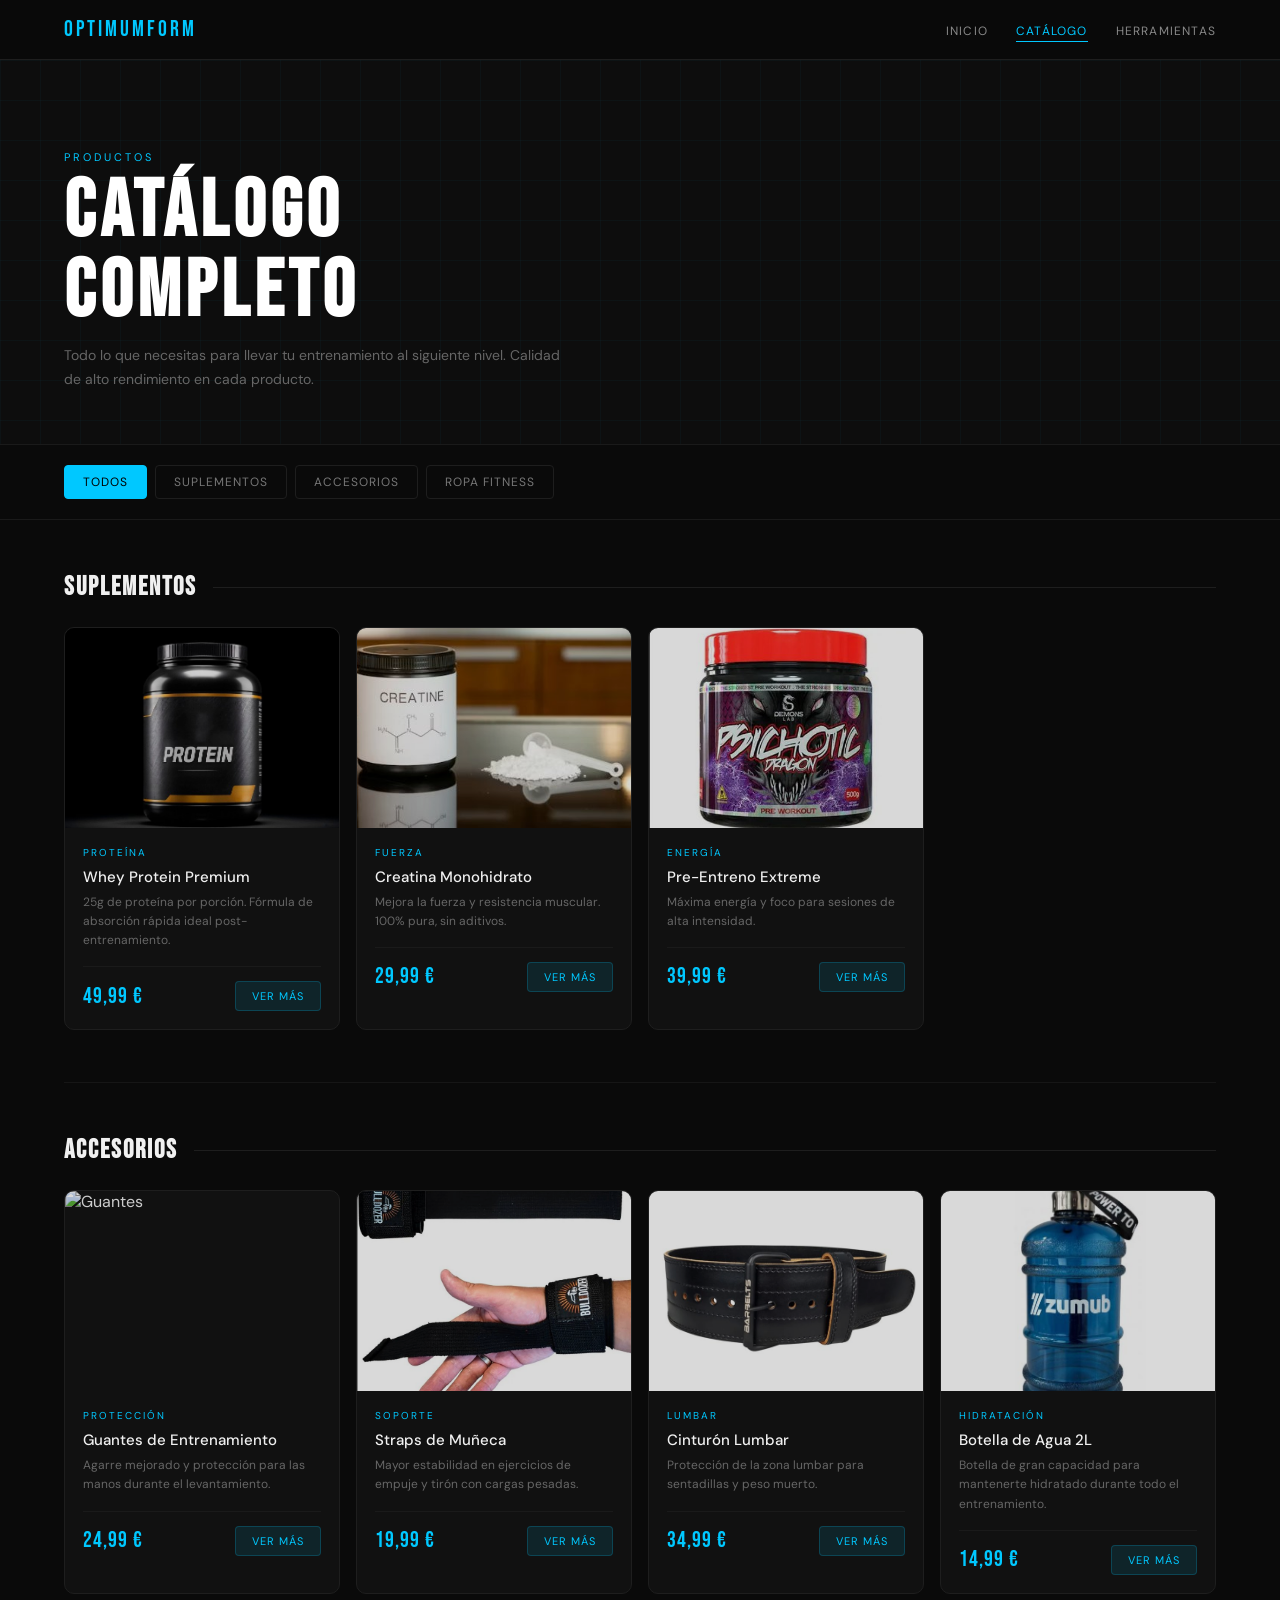
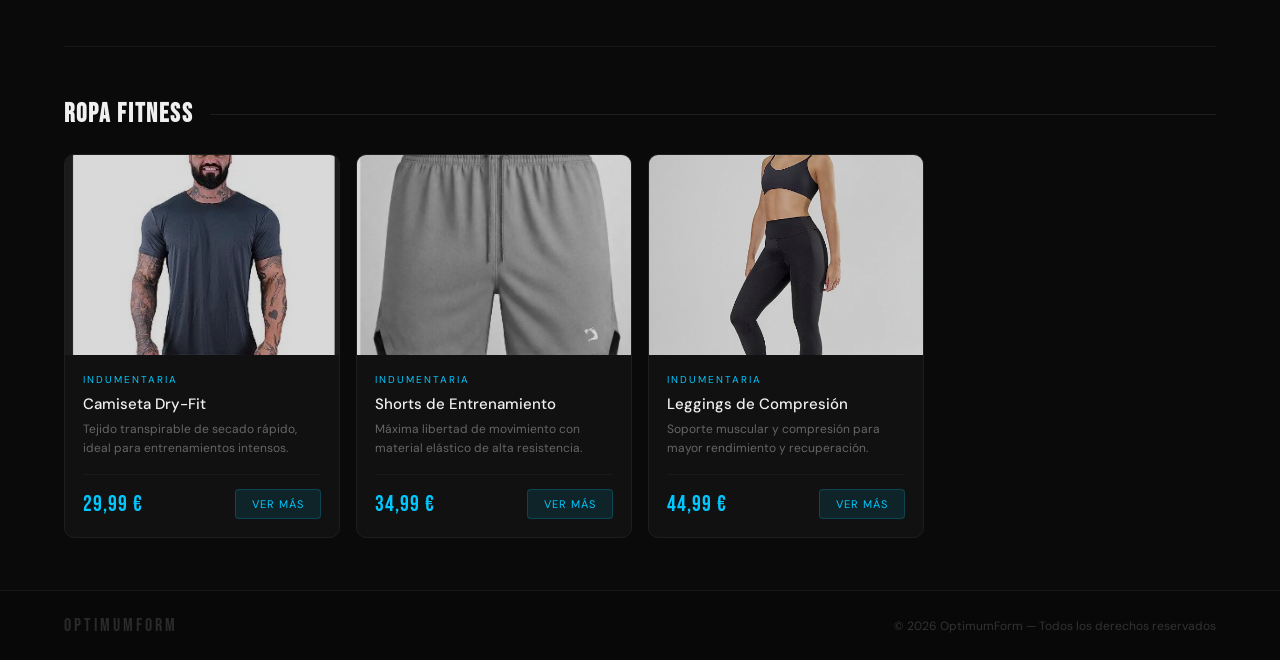
==== catalogo.html @ d39f07b9 "Mudança mudei o projeto" ====
<!DOCTYPE html>
<html lang="es">
<head>
  <meta charset="UTF-8">
  <meta name="viewport" content="width=device-width, initial-scale=1.0">
  <title>OptimumForm — Catálogo</title>
  <link rel="preconnect" href="https://fonts.googleapis.com">
  <link href="https://fonts.googleapis.com/css2?family=Bebas+Neue&family=DM+Sans:wght@400;500&display=swap" rel="stylesheet">
  <link rel="stylesheet" href="shared.css">
  <style>
    .page-hero { position: relative; padding: 90px 5% 52px; overflow: hidden; background: #0d0d0d; border-bottom: 1px solid #1a1a1a; }
    .page-hero-grid { position: absolute; inset: 0; background-image: linear-gradient(rgba(0,200,255,0.03) 1px, transparent 1px), linear-gradient(90deg, rgba(0,200,255,0.03) 1px, transparent 1px); background-size: 40px 40px; }
    .page-hero-content { position: relative; z-index: 1; }
    .page-title { font-family: 'Bebas Neue', sans-serif; font-size: clamp(40px, 8vw, 80px); letter-spacing: 5px; color: #fff; line-height: 1; margin-bottom: 12px; }
    .page-sub { font-size: 14px; color: #666; max-width: 500px; line-height: 1.7; }

    .filter-bar { display: flex; gap: 8px; padding: 20px 5%; border-bottom: 1px solid #1a1a1a; flex-wrap: wrap; overflow-x: auto; -webkit-overflow-scrolling: touch; scrollbar-width: none; }
    .filter-bar::-webkit-scrollbar { display: none; }
    .filter-btn { background: transparent; color: #777; border: 1px solid #1e1e1e; padding: 8px 18px; font-family: 'DM Sans', sans-serif; font-size: 12px; letter-spacing: 1px; text-transform: uppercase; cursor: pointer; border-radius: 4px; transition: all 0.2s; white-space: nowrap; flex-shrink: 0; }
    .filter-btn:hover, .filter-btn.active { background: #00c8ff; color: #000; border-color: #00c8ff; }

    .catalog-section { padding: 52px 5%; }
    .catalog-section + .catalog-section { padding-top: 0; }

    .cat-label { display: flex; align-items: center; gap: 16px; margin-bottom: 24px; }
    .cat-label h2 { font-family: 'Bebas Neue', sans-serif; font-size: 26px; letter-spacing: 2px; color: #f0f0f0; white-space: nowrap; }
    .cat-label::after { content: ''; flex: 1; height: 1px; background: #1e1e1e; }

    .cards-grid { display: grid; grid-template-columns: repeat(auto-fill, minmax(240px, 1fr)); gap: 16px; }

    .card { background: #111; border: 1px solid #1e1e1e; border-radius: 10px; overflow: hidden; transition: border-color 0.2s, transform 0.2s; }
    .card:hover { border-color: rgba(0,200,255,0.25); transform: translateY(-4px); }
    .card img { width: 100%; height: 200px; object-fit: cover; display: block; filter: brightness(0.85); transition: filter 0.3s; }
    .card:hover img { filter: brightness(1); }
    .card-body { padding: 18px; }
    .card-tag { font-size: 10px; color: #00c8ff; letter-spacing: 2px; text-transform: uppercase; margin-bottom: 8px; }
    .card-name { font-size: 15px; font-weight: 500; color: #f0f0f0; margin-bottom: 6px; }
    .card-desc { font-size: 12px; color: #666; line-height: 1.6; margin-bottom: 16px; }
    .card-footer { display: flex; align-items: center; justify-content: space-between; padding-top: 14px; border-top: 1px solid #1a1a1a; }
    .card-price { font-family: 'Bebas Neue', sans-serif; font-size: 22px; color: #00c8ff; letter-spacing: 1px; }
    .card-btn { background: rgba(0,200,255,0.1); color: #00c8ff; border: 1px solid rgba(0,200,255,0.2); padding: 7px 16px; font-size: 11px; letter-spacing: 1px; text-transform: uppercase; cursor: pointer; border-radius: 4px; font-family: 'DM Sans', sans-serif; transition: background 0.2s; }
    .card-btn:hover { background: rgba(0,200,255,0.2); }

    .divider { height: 1px; background: #161616; margin: 0 5%; }

    @media (max-width: 768px) {
      .cards-grid { grid-template-columns: 1fr 1fr; gap: 12px; }
      .card img { height: 160px; }
      .page-hero { padding: 72px 5% 40px; }
    }

    @media (max-width: 480px) {
      .cards-grid { grid-template-columns: 1fr 1fr; gap: 10px; }
      .card img { height: 140px; }
      .card-body { padding: 12px; }
      .card-name { font-size: 13px; }
      .card-desc { display: none; }
      .card-price { font-size: 18px; }
      .card-btn { padding: 6px 10px; font-size: 10px; }
    }
  </style>
</head>
<body>

<header>
  <a class="logo" href="inicio.html">OptimumForm</a>
  <nav>
    <a href="inicio.html">Inicio</a>
    <a href="catalogo.html" class="active">Catálogo</a>
    <a href="herramientas.html">Herramientas</a>
  </nav>
  <button class="menu-toggle" id="menuToggle" aria-label="Menú">
    <span></span><span></span><span></span>
  </button>
</header>

<div class="mobile-nav" id="mobileNav">
  <a href="inicio.html">Inicio</a>
  <a href="catalogo.html" class="active">Catálogo</a>
  <a href="herramientas.html">Herramientas</a>
</div>

<div class="page-hero">
  <div class="page-hero-grid"></div>
  <div class="page-hero-content">
    <div class="section-label">Productos</div>
    <h1 class="page-title">CATÁLOGO<br>COMPLETO</h1>
    <p class="page-sub">Todo lo que necesitas para llevar tu entrenamiento al siguiente nivel. Calidad de alto rendimiento en cada producto.</p>
  </div>
</div>

<div class="filter-bar">
  <button class="filter-btn active" data-cat="all">Todos</button>
  <button class="filter-btn" data-cat="suplementos">Suplementos</button>
  <button class="filter-btn" data-cat="accesorios">Accesorios</button>
  <button class="filter-btn" data-cat="ropa">Ropa Fitness</button>
</div>

<!-- SUPLEMENTOS -->
<section class="catalog-section" data-section="suplementos">
  <div class="cat-label"><h2>SUPLEMENTOS</h2></div>
  <div class="cards-grid">

    <div class="card" data-cat="suplementos">
      <img src="whey.png" alt="Proteína Whey">
      <div class="card-body">
        <div class="card-tag">Proteína</div>
        <div class="card-name">Whey Protein Premium</div>
        <p class="card-desc">25g de proteína por porción. Fórmula de absorción rápida ideal post-entrenamiento.</p>
        <div class="card-footer">
          <div class="card-price">49,99 €</div>
          <button class="card-btn">Ver más</button>
        </div>
      </div>
    </div>

    <div class="card" data-cat="suplementos">
      <img src="creatina.png" alt="Creatina">
      <div class="card-body">
        <div class="card-tag">Fuerza</div>
        <div class="card-name">Creatina Monohidrato</div>
        <p class="card-desc">Mejora la fuerza y resistencia muscular. 100% pura, sin aditivos.</p>
        <div class="card-footer">
          <div class="card-price">29,99 €</div>
          <button class="card-btn">Ver más</button>
        </div>
      </div>
    </div>

    <div class="card" data-cat="suplementos">
      <img src="pretreno.png" alt="Pre-Entreno">
      <div class="card-body">
        <div class="card-tag">Energía</div>
        <div class="card-name">Pre-Entreno Extreme</div>
        <p class="card-desc">Máxima energía y foco para sesiones de alta intensidad.</p>
        <div class="card-footer">
          <div class="card-price">39,99 €</div>
          <button class="card-btn">Ver más</button>
        </div>
      </div>
    </div>

  </div>
</section>

<div class="divider"></div>

<!-- ACCESORIOS -->
<section class="catalog-section" data-section="accesorios">
  <div class="cat-label"><h2>ACCESORIOS</h2></div>
  <div class="cards-grid">

    <div class="card" data-cat="accesorios">
      <img src="https://images.unsplash.com/photo-1517836357463-d25dfeac3438?w=600&q=80" alt="Guantes">
      <div class="card-body">
        <div class="card-tag">Protección</div>
        <div class="card-name">Guantes de Entrenamiento</div>
        <p class="card-desc">Agarre mejorado y protección para las manos durante el levantamiento.</p>
        <div class="card-footer">
          <div class="card-price">24,99 €</div>
          <button class="card-btn">Ver más</button>
        </div>
      </div>
    </div>

    <div class="card" data-cat="accesorios">
      <img src="straps.png" alt="Straps">
      <div class="card-body">
        <div class="card-tag">Soporte</div>
        <div class="card-name">Straps de Muñeca</div>
        <p class="card-desc">Mayor estabilidad en ejercicios de empuje y tirón con cargas pesadas.</p>
        <div class="card-footer">
          <div class="card-price">19,99 €</div>
          <button class="card-btn">Ver más</button>
        </div>
      </div>
    </div>

    <div class="card" data-cat="accesorios">
      <img src="cinturon.png" alt="Cinturón">
      <div class="card-body">
        <div class="card-tag">Lumbar</div>
        <div class="card-name">Cinturón Lumbar</div>
        <p class="card-desc">Protección de la zona lumbar para sentadillas y peso muerto.</p>
        <div class="card-footer">
          <div class="card-price">34,99 €</div>
          <button class="card-btn">Ver más</button>
        </div>
      </div>
    </div>

    <div class="card" data-cat="accesorios">
      <img src="garrafa.png" alt="Botella de Agua">
      <div class="card-body">
        <div class="card-tag">Hidratación</div>
        <div class="card-name">Botella de Agua 2L</div>
        <p class="card-desc">Botella de gran capacidad para mantenerte hidratado durante todo el entrenamiento.</p>
        <div class="card-footer">
          <div class="card-price">14,99 €</div>
          <button class="card-btn">Ver más</button>
        </div>
      </div>
    </div>

  </div>
</section>

<div class="divider"></div>

<!-- ROPA FITNESS -->
<section class="catalog-section" data-section="ropa">
  <div class="cat-label"><h2>ROPA FITNESS</h2></div>
  <div class="cards-grid">

    <div class="card" data-cat="ropa">
      <img src="camiseta.png" alt="Camiseta Dry-Fit">
      <div class="card-body">
        <div class="card-tag">Indumentaria</div>
        <div class="card-name">Camiseta Dry-Fit</div>
        <p class="card-desc">Tejido transpirable de secado rápido, ideal para entrenamientos intensos.</p>
        <div class="card-footer">
          <div class="card-price">29,99 €</div>
          <button class="card-btn">Ver más</button>
        </div>
      </div>
    </div>

    <div class="card" data-cat="ropa">
      <img src="shorts.png" alt="Shorts de Entrenamiento">
      <div class="card-body">
        <div class="card-tag">Indumentaria</div>
        <div class="card-name">Shorts de Entrenamiento</div>
        <p class="card-desc">Máxima libertad de movimiento con material elástico de alta resistencia.</p>
        <div class="card-footer">
          <div class="card-price">34,99 €</div>
          <button class="card-btn">Ver más</button>
        </div>
      </div>
    </div>

    <div class="card" data-cat="ropa">
      <img src="leggings.png" alt="Leggings de Compresión">
      <div class="card-body">
        <div class="card-tag">Indumentaria</div>
        <div class="card-name">Leggings de Compresión</div>
        <p class="card-desc">Soporte muscular y compresión para mayor rendimiento y recuperación.</p>
        <div class="card-footer">
          <div class="card-price">44,99 €</div>
          <button class="card-btn">Ver más</button>
        </div>
      </div>
    </div>

  </div>
</section>

<footer>
  <div class="footer-logo">OptimumForm</div>
  <div class="footer-copy">© 2026 OptimumForm — Todos los derechos reservados</div>
</footer>

<script>
  // Hamburger
  const toggle = document.getElementById('menuToggle');
  const mobileNav = document.getElementById('mobileNav');
  toggle.addEventListener('click', () => {
    toggle.classList.toggle('open');
    mobileNav.classList.toggle('open');
  });

  // Filtros
  const filterBtns = document.querySelectorAll('.filter-btn');
  const sections = document.querySelectorAll('.catalog-section');
  const dividers = document.querySelectorAll('.divider');

  filterBtns.forEach(btn => {
    btn.addEventListener('click', () => {
      filterBtns.forEach(b => b.classList.remove('active'));
      btn.classList.add('active');
      const cat = btn.dataset.cat;
      sections.forEach(sec => { sec.style.display = cat === 'all' || sec.dataset.section === cat ? '' : 'none'; });
      dividers.forEach(d => d.style.display = cat === 'all' ? '' : 'none');
    });
  });
</script>

</body>
</html>
---- shared.css ----
*, *::before, *::after { margin: 0; padding: 0; box-sizing: border-box; }
body { font-family: 'DM Sans', Arial, sans-serif; background: #0a0a0a; color: #f0f0f0; }

/* ── HEADER ── */
header { display: flex; justify-content: space-between; align-items: center; padding: 16px 5%; background: rgba(10,10,10,0.97); border-bottom: 1px solid #1e1e1e; position: sticky; top: 0; z-index: 100; }
.logo { font-family: 'Bebas Neue', sans-serif; font-size: 22px; letter-spacing: 3px; color: #00c8ff; text-decoration: none; }
nav a { color: #888; text-decoration: none; margin-left: 24px; font-size: 12px; letter-spacing: 1.2px; text-transform: uppercase; transition: color 0.2s; }
nav a:hover { color: #f0f0f0; }
nav a.active { color: #00c8ff; border-bottom: 1px solid #00c8ff; padding-bottom: 2px; }

/* Hamburger */
.menu-toggle { display: none; flex-direction: column; gap: 5px; cursor: pointer; background: none; border: none; padding: 4px; }
.menu-toggle span { display: block; width: 22px; height: 2px; background: #f0f0f0; border-radius: 2px; transition: all 0.3s; }
.menu-toggle.open span:nth-child(1) { transform: translateY(7px) rotate(45deg); }
.menu-toggle.open span:nth-child(2) { opacity: 0; }
.menu-toggle.open span:nth-child(3) { transform: translateY(-7px) rotate(-45deg); }

/* Mobile nav drawer */
.mobile-nav { display: none; flex-direction: column; background: #0d0d0d; border-bottom: 1px solid #1e1e1e; padding: 0; overflow: hidden; max-height: 0; transition: max-height 0.3s ease, padding 0.3s; }
.mobile-nav.open { max-height: 300px; padding: 12px 0; }
.mobile-nav a { color: #888; text-decoration: none; font-size: 13px; letter-spacing: 1px; text-transform: uppercase; padding: 14px 5%; border-bottom: 1px solid #161616; display: block; transition: color 0.2s, background 0.2s; }
.mobile-nav a:last-child { border-bottom: none; }
.mobile-nav a:hover, .mobile-nav a.active { color: #00c8ff; background: rgba(0,200,255,0.04); }

/* ── BUTTONS ── */
.btn-primary { background: #00c8ff; color: #000; border: none; padding: 14px 32px; font-family: 'DM Sans', sans-serif; font-size: 13px; font-weight: 500; letter-spacing: 1px; cursor: pointer; border-radius: 4px; text-transform: uppercase; transition: background 0.2s; text-decoration: none; display: inline-block; }
.btn-primary:hover { background: #33d4ff; }
.btn-ghost { background: transparent; color: #00c8ff; border: 1px solid rgba(0,200,255,0.35); padding: 14px 32px; font-family: 'DM Sans', sans-serif; font-size: 13px; cursor: pointer; border-radius: 4px; text-transform: uppercase; margin-left: 12px; transition: border-color 0.2s, color 0.2s; text-decoration: none; display: inline-block; }
.btn-ghost:hover { border-color: #00c8ff; color: #fff; }

/* ── SECTION BASE ── */
section { padding: 72px 5%; }
.section-label { font-size: 11px; letter-spacing: 3px; text-transform: uppercase; color: #00c8ff; margin-bottom: 8px; }
.section-title { font-family: 'Bebas Neue', sans-serif; font-size: 42px; letter-spacing: 3px; color: #f0f0f0; margin-bottom: 10px; }
.section-sub { font-size: 14px; color: #666; margin-bottom: 48px; }

/* ── FOOTER ── */
footer { background: #080808; border-top: 1px solid #161616; padding: 24px 5%; display: flex; justify-content: space-between; align-items: center; flex-wrap: wrap; gap: 12px; }
.footer-logo { font-family: 'Bebas Neue', sans-serif; font-size: 18px; letter-spacing: 3px; color: #2a2a2a; }
.footer-copy { font-size: 12px; color: #333; }

/* ── MOBILE ── */
@media (max-width: 768px) {
  nav { display: none; }
  .menu-toggle { display: flex; }
  .mobile-nav { display: flex; }
  section { padding: 48px 5%; }
  .section-title { font-size: 32px; }
  .btn-ghost { margin-left: 0; margin-top: 10px; }
  footer { flex-direction: column; text-align: center; }
}

@media (max-width: 480px) {
  header { padding: 14px 4%; }
  section { padding: 40px 4%; }
  .btn-primary, .btn-ghost { width: 100%; text-align: center; padding: 13px 20px; }
}
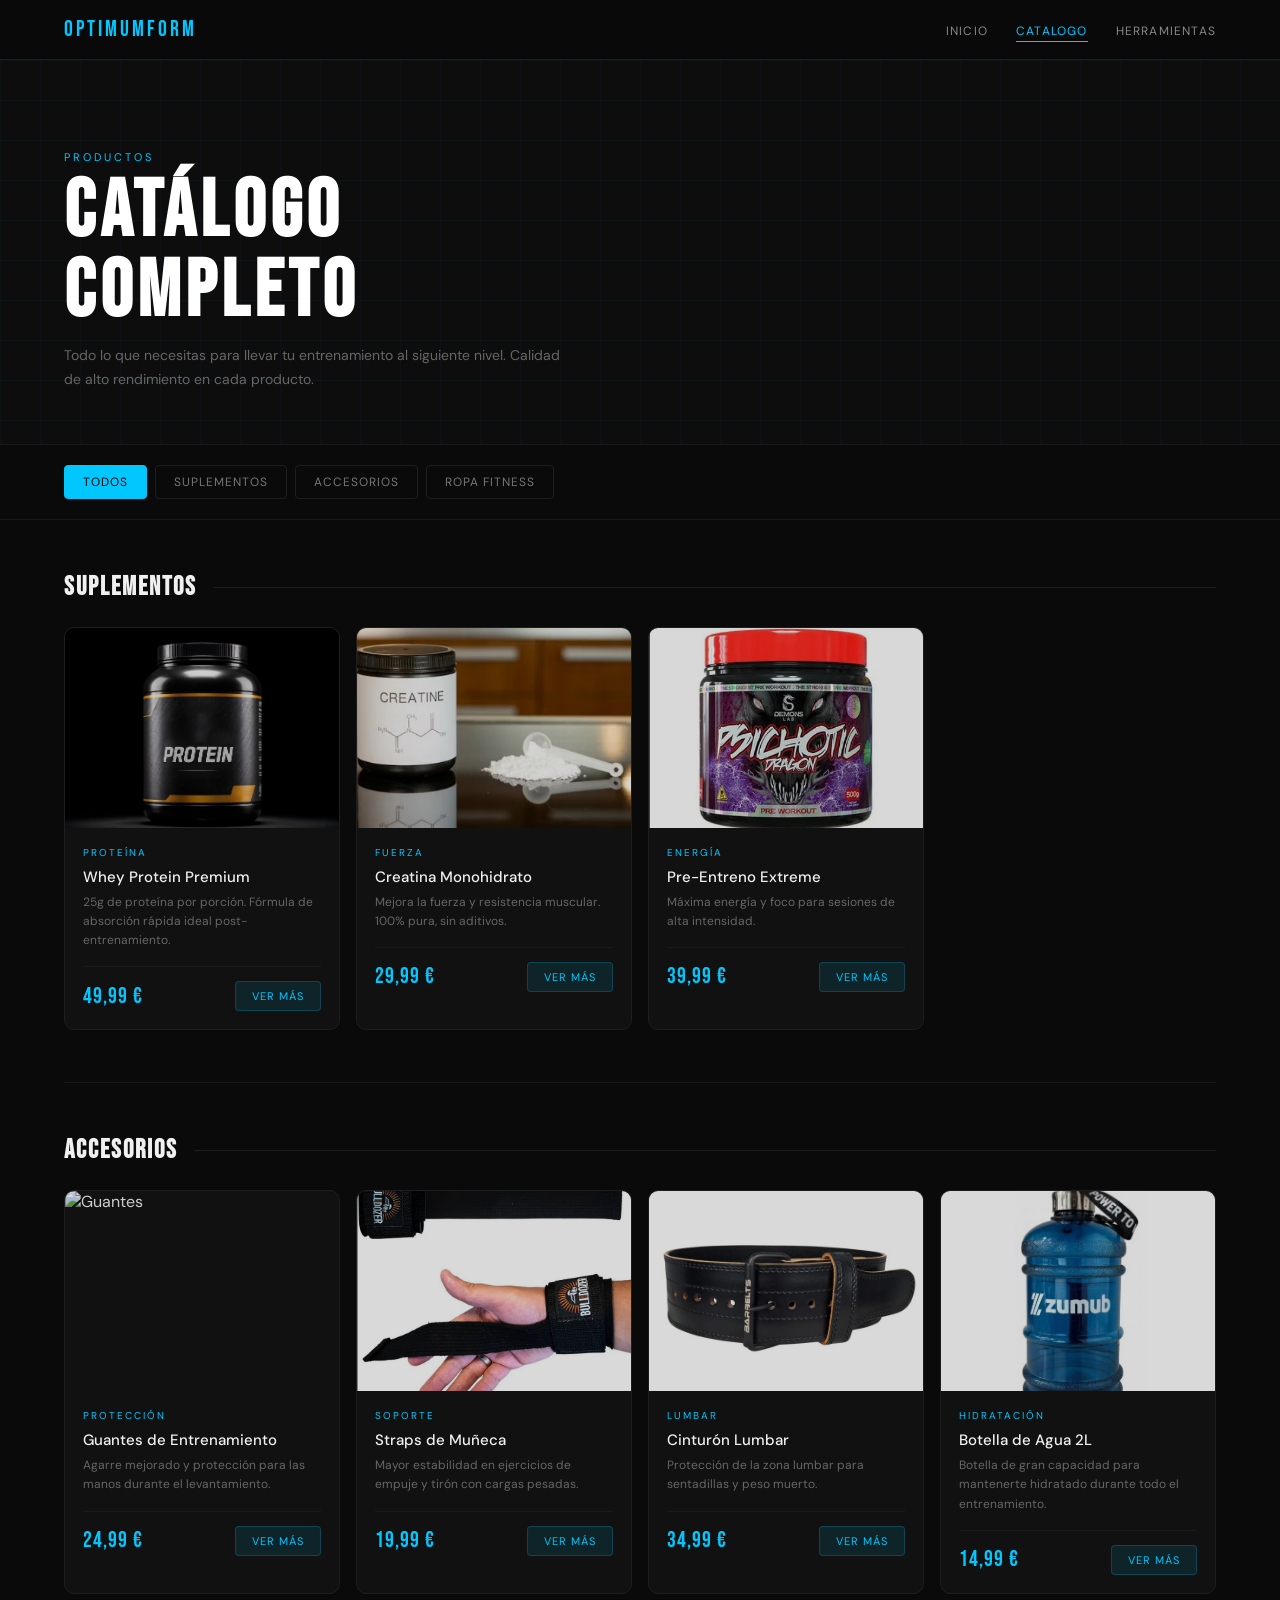
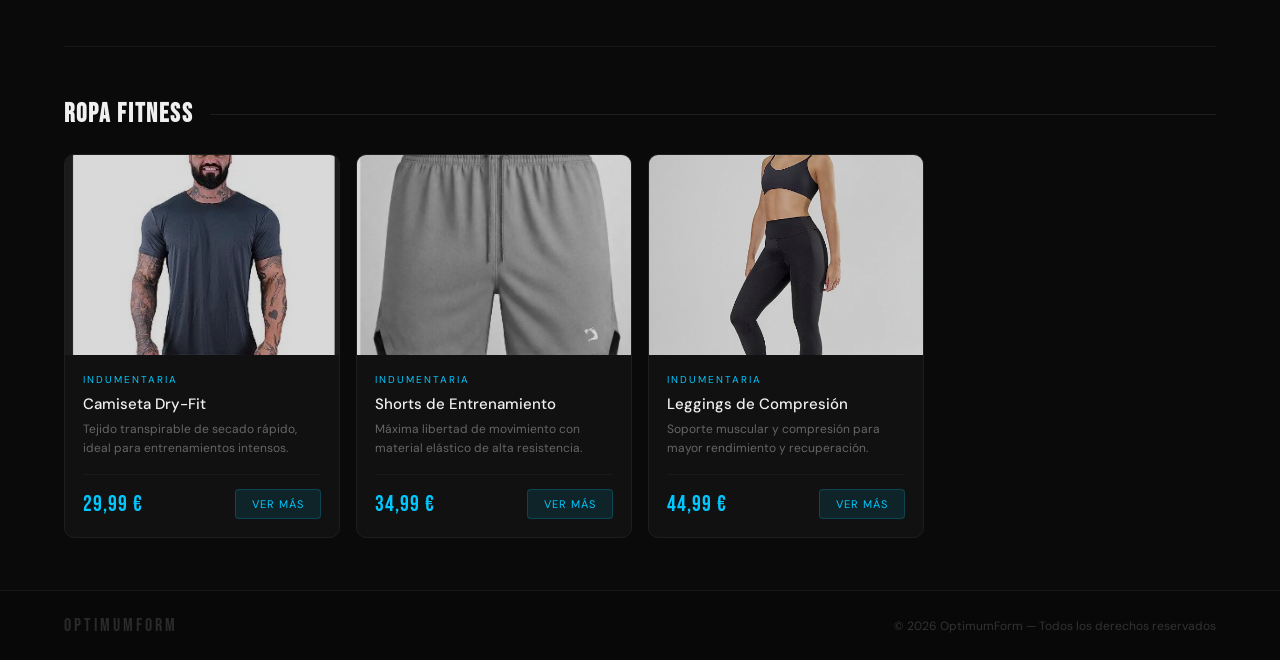
==== commit 1860e027: "mudei mudei" ====
--- a/catalogo.html
+++ b/catalogo.html
@@ -66,7 +66,7 @@
   <a class="logo" href="inicio.html">OptimumForm</a>
   <nav>
     <a href="inicio.html">Inicio</a>
-    <a href="catalogo.html" class="active">Catálogo</a>
+    <a href="catalogo.html" class="active">Catalogo</a>
     <a href="herramientas.html">Herramientas</a>
   </nav>
   <button class="menu-toggle" id="menuToggle" aria-label="Menú">
